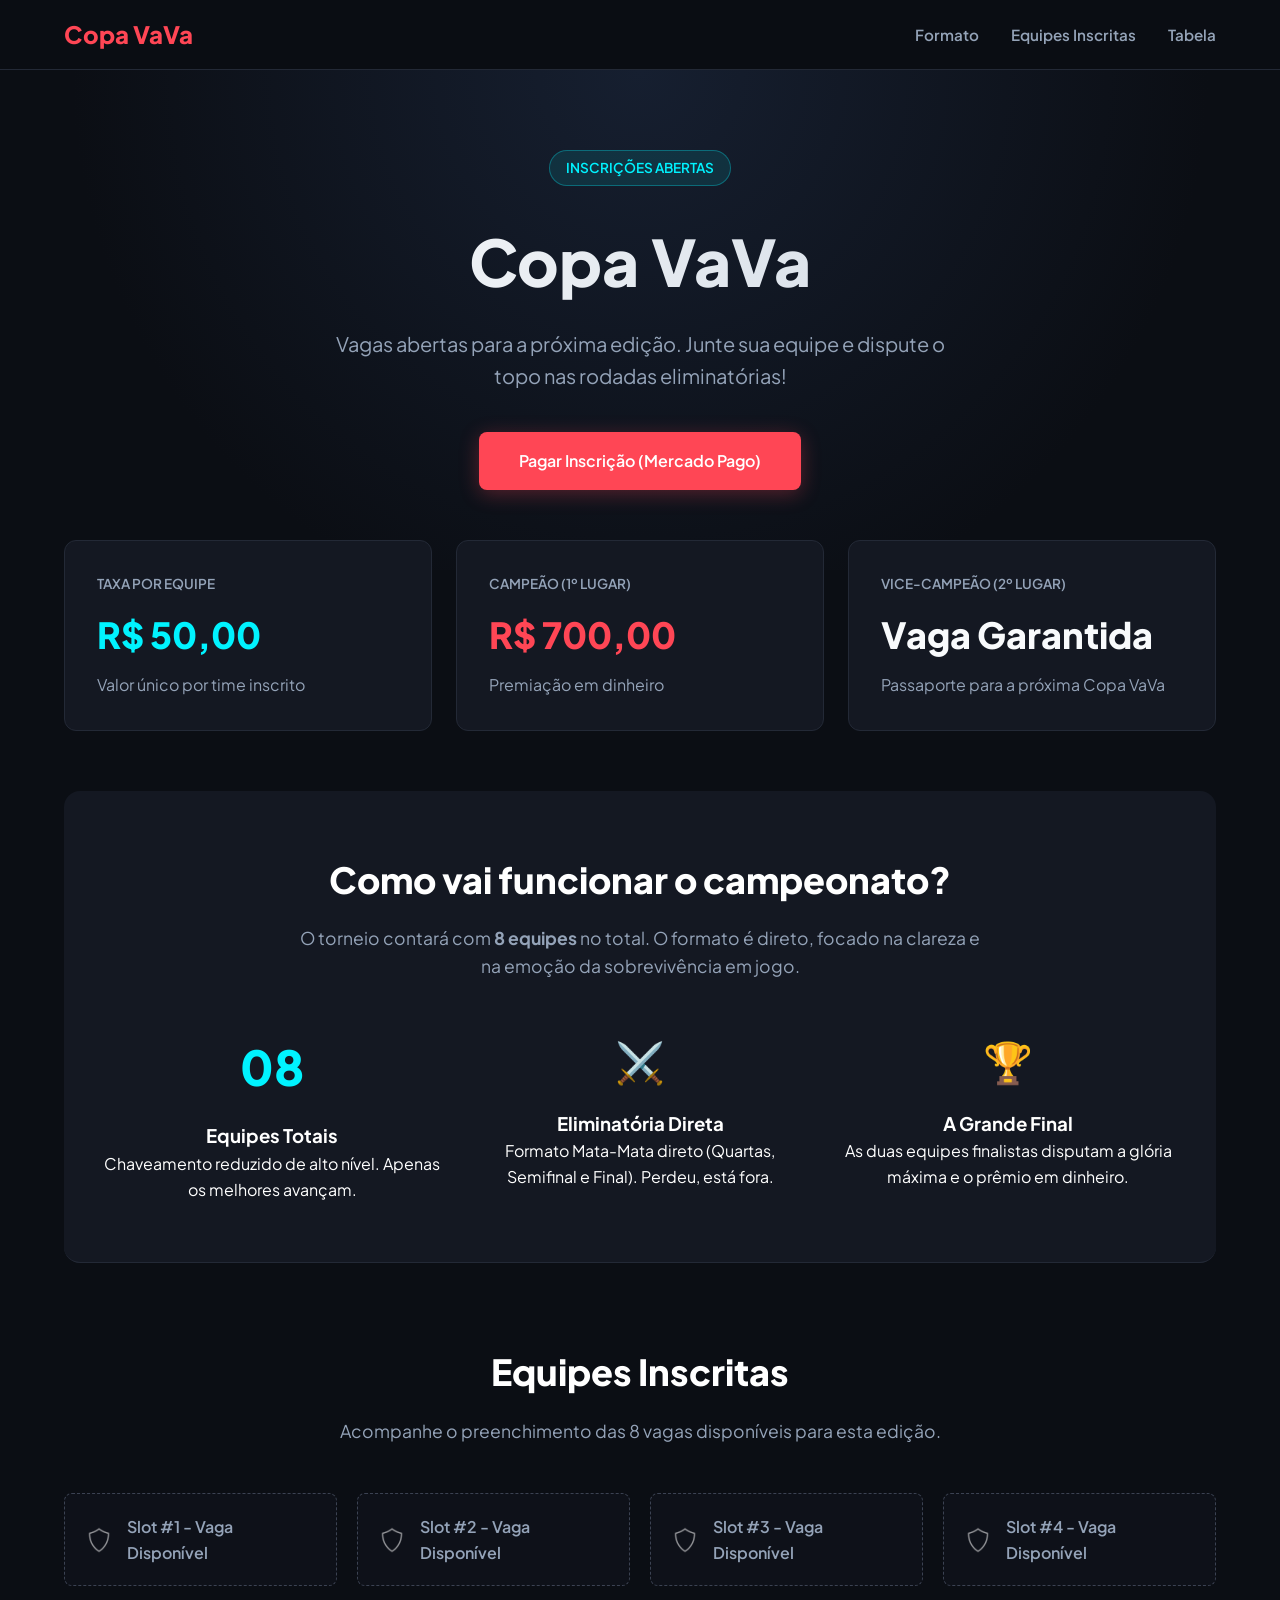
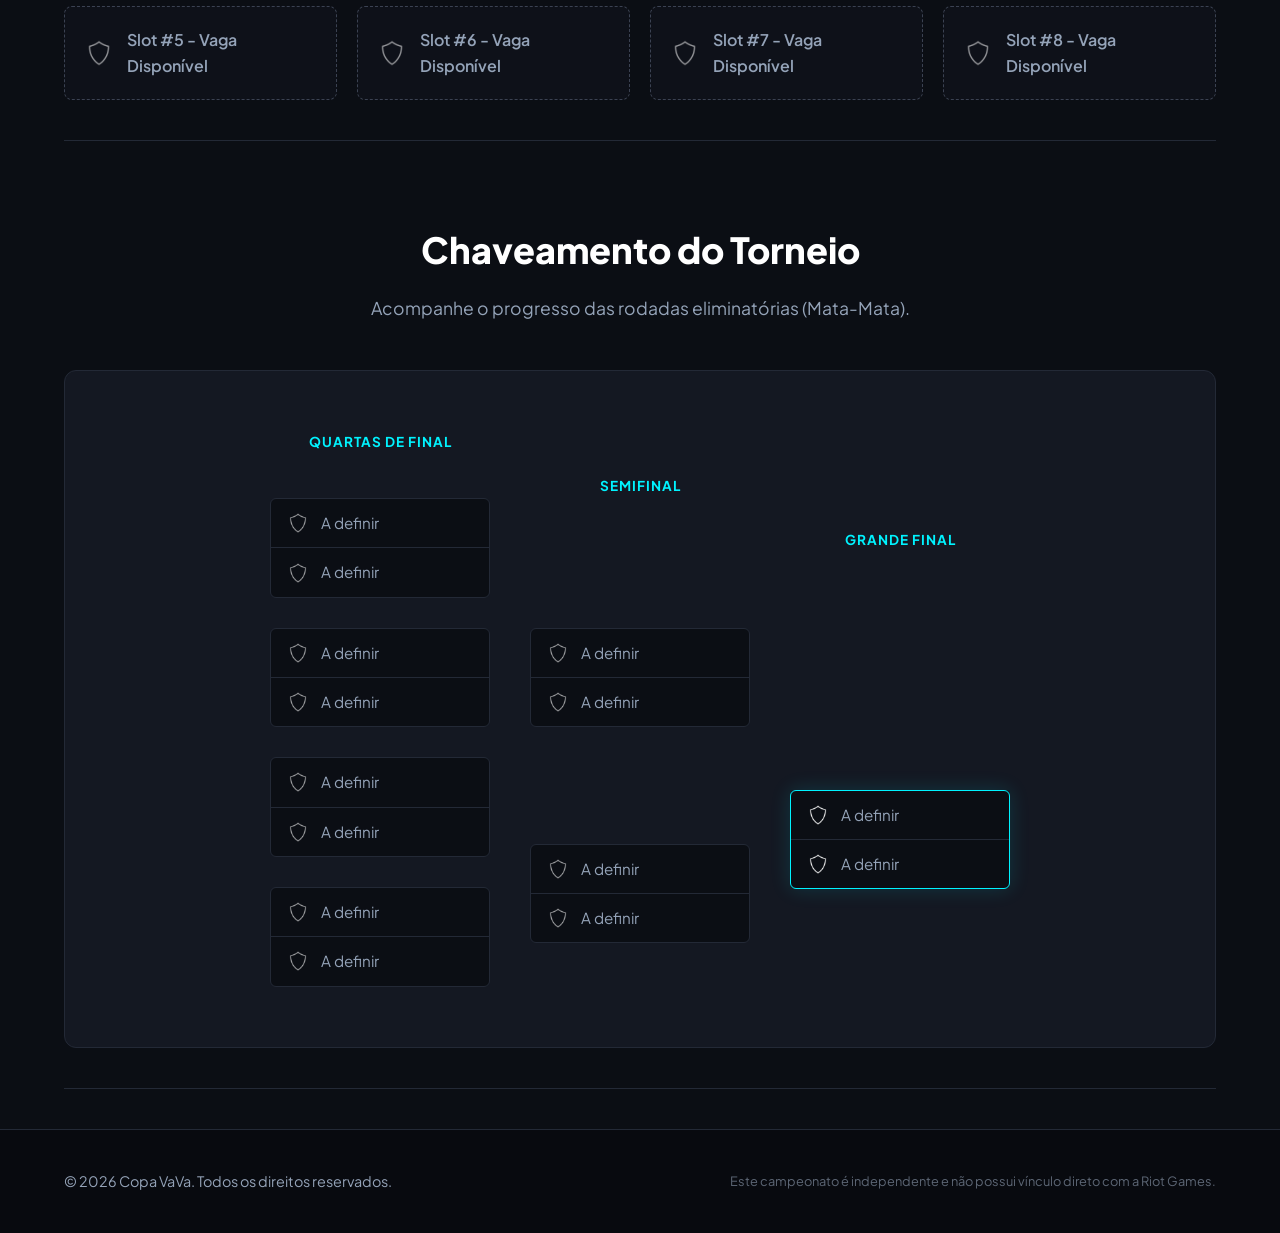
==== index.html @ e69a215b "Add files via upload" ====
<!DOCTYPE html>
<html lang="pt-BR">
<head>
    <meta charset="UTF-8">
    <meta name="viewport" content="width=device-width, initial-scale=1.0">
    <title>Copa VaVa - Torneio de Valorant</title>
    <link rel="stylesheet" href="style.css">
    <link href="https://fonts.googleapis.com/css2?family=Plus+Jakarta+Sans:wght@400;600;800&display=swap" rel="stylesheet">
</head>
<body>

    <div id="header-container"></div>

    <header class="hero">
        <div class="container hero-container">
            <div class="status-badge">Inscrições Abertas</div>
            <h1>Copa VaVa</h1>
            <p class="hero-subtitle">Vagas abertas para a próxima edição. Junte sua equipe e dispute o topo nas rodadas eliminatórias!</p>
            <a href="COLE_AQUI_O_SEU_LINK_DO_MERCADO_PAGO" target="_blank" class="btn-primary">Pagar Inscrição (Mercado Pago)</a>
        </div>
    </header>

    <main class="container">
        <section class="grid-info">
            <div class="info-card highlight-cyan">
                <span class="card-label">Taxa por Equipe</span>
                <h2>R$ 50,00</h2>
                <p>Valor único por time inscrito</p>
            </div>

            <div class="info-card highlight-red">
                <span class="card-label">Campeão (1º Lugar)</span>
                <h2>R$ 700,00</h2>
                <p>Premiação em dinheiro</p>
            </div>

            <div class="info-card highlight-gray">
                <span class="card-label">Vice-Campeão (2º Lugar)</span>
                <h2>Vaga Garantida</h2>
                <p>Passaporte para a próxima Copa VaVa</p>
            </div>
        </section>

        <section id="formato" class="section-padding format-section">
            <div class="section-header">
                <h2>Como vai funcionar o campeonato?</h2>
                <p>O torneio contará com <strong>8 equipes</strong> no total. O formato é direto, focado na clareza e na emoção da sobrevivência em jogo.</p>
            </div>

            <div class="steps-container">
                <div class="step-card">
                    <div class="step-number">08</div>
                    <h3>Equipes Totais</h3>
                    <p>Chaveamento reduzido de alto nível. Apenas os melhores avançam.</p>
                </div>

                <div class="step-card">
                    <div class="step-icon">⚔️</div>
                    <h3>Eliminatória Direta</h3>
                    <p>Formato Mata-Mata direto (Quartas, Semifinal e Final). Perdeu, está fora.</p>
                </div>

                <div class="step-card">
                    <div class="step-icon">🏆</div>
                    <h3>A Grande Final</h3>
                    <p>As duas equipes finalistas disputam a glória máxima e o prêmio em dinheiro.</p>
                </div>
            </div>
        </section>

        <section id="equipes" class="section-padding">
            <div class="section-header">
                <h2>Equipes Inscritas</h2>
                <p>Acompanhe o preenchimento das 8 vagas disponíveis para esta edição.</p>
            </div>
            
            <div class="teams-grid">
                <div class="team-slot empty-slot">
                    <img src="LOGO MOLDE.png" class="team-logo" alt="Escudo do Time">
                    <span>Slot #1 - Vaga Disponível</span>
                </div>
                <div class="team-slot empty-slot">
                    <img src="LOGO MOLDE.png" class="team-logo" alt="Escudo do Time">
                    <span>Slot #2 - Vaga Disponível</span>
                </div>
                <div class="team-slot empty-slot">
                    <img src="LOGO MOLDE.png" class="team-logo" alt="Escudo do Time">
                    <span>Slot #3 - Vaga Disponível</span>
                </div>
                <div class="team-slot empty-slot">
                    <img src="LOGO MOLDE.png" class="team-logo" alt="Escudo do Time">
                    <span>Slot #4 - Vaga Disponível</span>
                </div>
                <div class="team-slot empty-slot">
                    <img src="LOGO MOLDE.png" class="team-logo" alt="Escudo do Time">
                    <span>Slot #5 - Vaga Disponível</span>
                </div>
                <div class="team-slot empty-slot">
                    <img src="LOGO MOLDE.png" class="team-logo" alt="Escudo do Time">
                    <span>Slot #6 - Vaga Disponível</span>
                </div>
                <div class="team-slot empty-slot">
                    <img src="LOGO MOLDE.png" class="team-logo" alt="Escudo do Time">
                    <span>Slot #7 - Vaga Disponível</span>
                </div>
                <div class="team-slot empty-slot">
                    <img src="LOGO MOLDE.png" class="team-logo" alt="Escudo do Time">
                    <span>Slot #8 - Vaga Disponível</span>
                </div>
            </div>
        </section>

        <section id="tabela" class="section-padding">
            <div class="section-header">
                <h2>Chaveamento do Torneio</h2>
                <p>Acompanhe o progresso das rodadas eliminatórias (Mata-Mata).</p>
            </div>
            
            <div class="bracket-container">
                <div class="bracket-round">
                    <h4>Quartas de Final</h4>
                    <div class="matchup">
                        <div class="match-team">
                            <img src="LOGO MOLDE.png" class="team-logo" alt="Escudo do Time">
                            <span>A definir</span>
                        </div>
                        <div class="match-team">
                            <img src="LOGO MOLDE.png" class="team-logo" alt="Escudo do Time">
                            <span>A definir</span>
                        </div>
                    </div>
                    <div class="matchup">
                        <div class="match-team">
                            <img src="LOGO MOLDE.png" class="team-logo" alt="Escudo do Time">
                            <span>A definir</span>
                        </div>
                        <div class="match-team">
                            <img src="LOGO MOLDE.png" class="team-logo" alt="Escudo do Time">
                            <span>A definir</span>
                        </div>
                    </div>
                    <div class="matchup">
                        <div class="match-team">
                            <img src="LOGO MOLDE.png" class="team-logo" alt="Escudo do Time">
                            <span>A definir</span>
                        </div>
                        <div class="match-team">
                            <img src="LOGO MOLDE.png" class="team-logo" alt="Escudo do Time">
                            <span>A definir</span>
                        </div>
                    </div>
                    <div class="matchup">
                        <div class="match-team">
                            <img src="LOGO MOLDE.png" class="team-logo" alt="Escudo do Time">
                            <span>A definir</span>
                        </div>
                        <div class="match-team">
                            <img src="LOGO MOLDE.png" class="team-logo" alt="Escudo do Time">
                            <span>A definir</span>
                        </div>
                    </div>
                </div>

                <div class="bracket-round">
                    <h4>Semifinal</h4>
                    <div class="matchup">
                        <div class="match-team">
                            <img src="LOGO MOLDE.png" class="team-logo" alt="Escudo do Time">
                            <span>A definir</span>
                        </div>
                        <div class="match-team">
                            <img src="LOGO MOLDE.png" class="team-logo" alt="Escudo do Time">
                            <span>A definir</span>
                        </div>
                    </div>
                    <div class="matchup">
                        <div class="match-team">
                            <img src="LOGO MOLDE.png" class="team-logo" alt="Escudo do Time">
                            <span>A definir</span>
                        </div>
                        <div class="match-team">
                            <img src="LOGO MOLDE.png" class="team-logo" alt="Escudo do Time">
                            <span>A definir</span>
                        </div>
                    </div>
                </div>

                <div class="bracket-round">
                    <h4>Grande Final</h4>
                    <div class="matchup final-match">
                        <div class="match-team">
                            <img src="LOGO MOLDE.png" class="team-logo" alt="Escudo do Time">
                            <span>A definir</span>
                        </div>
                        <div class="match-team">
                            <img src="LOGO MOLDE.png" class="team-logo" alt="Escudo do Time">
                            <span>A definir</span>
                        </div>
                    </div>
                </div>
            </div>
        </section>
    </main>

    <footer>
        <div class="container footer-content">
            <p>&copy; 2026 Copa VaVa. Todos os direitos reservados.</p>
            <p class="disclaimer">Este campeonato é independente e não possui vínculo direto com a Riot Games.</p>
        </div>
    </footer>

    <script>
        fetch('header.html')
            .then(response => response.text())
            .then(data => {
                document.getElementById('header-container').innerHTML = data;
            })
            .catch(error => console.error('Erro ao carregar o cabeçalho:', error));
    </script>

</body>
</html>
---- style.css ----
/* Reset e Variáveis */
* {
    margin: 0;
    padding: 0;
    box-sizing: border-box;
    font-family: 'Plus Jakarta Sans', sans-serif;
}

:root {
    --bg-main: #0b0e14;
    --bg-surface: #141822;
    --brand-red: #ff4655;
    --brand-cyan: #00f3ff;
    --text-primary: #ffffff;
    --text-secondary: #94a3b8;
    --border-color: #232936;
}

html {
    scroll-behavior: smooth;
}

body {
    background-color: var(--bg-main);
    color: var(--text-primary);
    line-height: 1.6;
    padding-top: 70px;
}

.container {
    max-width: 1200px;
    margin: 0 auto;
    padding: 0 24px;
}

/* ESTILIZAÇÃO DA LOGO DOS TIMES (MOLDE LOCAL) */
.team-logo {
    width: 28px;
    height: 28px;
    object-fit: contain; /* Impede a imagem de amassar ou distorcer */
    opacity: 0.6; /* Deixa o molde levemente translúcido por padrão */
    flex-shrink: 0;
}

/* BARRA DE NAVEGAÇÃO */
.navbar {
    position: fixed;
    top: 0;
    left: 0;
    width: 100%;
    height: 70px;
    background-color: rgba(11, 14, 20, 0.95);
    backdrop-filter: blur(8px);
    border-bottom: 1px solid var(--border-color);
    z-index: 1000;
}

.nav-container {
    max-width: 1200px;
    height: 100%;
    margin: 0 auto;
    display: flex;
    justify-content: space-between;
    align-items: center;
    padding: 0 24px;
}

.nav-logo {
    font-size: 1.5rem;
    font-weight: 800;
    color: var(--brand-red);
    text-decoration: none;
}

.nav-menu {
    display: flex;
    list-style: none;
    gap: 32px;
}

.nav-menu a {
    color: var(--text-secondary);
    text-decoration: none;
    font-weight: 600;
    font-size: 0.95rem;
    transition: color 0.2s;
}

.nav-menu a:hover {
    color: var(--brand-cyan);
}

/* Hero Section */
.hero {
    padding: 80px 0;
    text-align: center;
    background: radial-gradient(circle at top, #161f30 0%, var(--bg-main) 70%);
}

.status-badge {
    display: inline-block;
    background-color: rgba(0, 243, 255, 0.1);
    color: var(--brand-cyan);
    padding: 6px 16px;
    font-weight: 600;
    font-size: 0.85rem;
    border-radius: 30px;
    border: 1px solid rgba(0, 243, 255, 0.3);
    margin-bottom: 24px;
    text-transform: uppercase;
}

.hero h1 {
    font-size: 4rem;
    font-weight: 800;
    margin-bottom: 16px;
    background: linear-gradient(to right, #fff, #cbd5e1);
    -webkit-background-clip: text;
    -webkit-text-fill-color: transparent;
}

.hero-subtitle {
    font-size: 1.25rem;
    color: var(--text-secondary);
    max-width: 640px;
    margin: 0 auto 40px auto;
}

.btn-primary {
    display: inline-block;
    background-color: var(--brand-red);
    color: #fff;
    padding: 16px 40px;
    font-weight: 600;
    text-decoration: none;
    border-radius: 8px;
    box-shadow: 0 4px 20px rgba(255, 70, 85, 0.3);
    transition: transform 0.2s, background-color 0.2s;
}

.btn-primary:hover {
    background-color: #e03b49;
    transform: translateY(-2px);
}

/* Grid Info */
.grid-info {
    display: grid;
    grid-template-columns: repeat(auto-fit, minmax(300px, 1fr));
    gap: 24px;
    margin-top: -30px;
}

.info-card {
    background-color: var(--bg-surface);
    padding: 32px;
    border-radius: 12px;
    border: 1px solid var(--border-color);
}

.card-label {
    font-size: 0.85rem;
    font-weight: 600;
    text-transform: uppercase;
    color: var(--text-secondary);
    display: block;
    margin-bottom: 12px;
}

.info-card h2 {
    font-size: 2.25rem;
    font-weight: 800;
    margin-bottom: 8px;
}

.highlight-cyan h2 { color: var(--brand-cyan); }
.highlight-red h2 { color: var(--brand-red); }
.highlight-gray h2 { color: #f8fafc; }
.info-card p { color: var(--text-secondary); }

/* Seções estruturais */
.section-padding {
    padding: 80px 0 40px 0;
    border-bottom: 1px solid var(--border-color);
}

.section-header {
    text-align: center;
    max-width: 700px;
    margin: 0 auto 48px auto;
}

.section-header h2 {
    font-size: 2.25rem;
    font-weight: 800;
    margin-bottom: 16px;
}

.section-header p {
    color: var(--text-secondary);
    font-size: 1.1rem;
}

/* Formato */
.format-section {
    background-color: var(--bg-surface);
    border-radius: 16px;
    padding: 60px 40px;
    margin-top: 60px;
}

.steps-container {
    display: grid;
    grid-template-columns: repeat(auto-fit, minmax(250px, 1fr));
    gap: 32px;
}

.step-card {
    text-align: center;
}

.step-number {
    font-size: 3rem;
    font-weight: 800;
    color: var(--brand-cyan);
    margin-bottom: 16px;
}

.step-icon {
    font-size: 2.5rem;
    margin-bottom: 16px;
}

/* Grid de Equipes */
.teams-grid {
    display: grid;
    grid-template-columns: repeat(auto-fill, minmax(260px, 1fr));
    gap: 20px;
}

.team-slot {
    background-color: var(--bg-surface);
    border: 1px solid var(--border-color);
    padding: 20px;
    border-radius: 8px;
    font-weight: 600;
    display: flex;
    align-items: center;
    gap: 14px;
}

.team-slot.empty-slot {
    border-style: dashed;
    border-color: #3b4252;
    color: var(--text-secondary);
    background-color: rgba(20, 24, 34, 0.4);
}

/* Chaveamento Dinâmico */
.bracket-container {
    display: flex;
    gap: 40px;
    justify-content: center;
    background-color: var(--bg-surface);
    padding: 60px 40px;
    border-radius: 12px;
    border: 1px solid var(--border-color);
    flex-wrap: wrap;
}

.bracket-round {
    display: flex;
    flex-direction: column;
    justify-content: space-around;
    gap: 30px;
    min-width: 220px;
}

.bracket-round h4 {
    text-align: center;
    color: var(--brand-cyan);
    text-transform: uppercase;
    font-size: 0.85rem;
    letter-spacing: 1px;
    margin-bottom: 15px;
}

.matchup {
    background-color: var(--bg-main);
    border: 1px solid var(--border-color);
    border-radius: 6px;
    overflow: hidden;
}

.match-team {
    padding: 12px 16px;
    font-size: 0.95rem;
    color: var(--text-secondary);
    border-bottom: 1px solid var(--border-color);
    display: flex;
    align-items: center;
    gap: 12px;
}

/* Ajuste específico para a tabela (logos um pouco menores) */
.match-team .team-logo {
    width: 22px;
    height: 22px;
}

.match-team:last-child {
    border-bottom: none;
}

.final-match {
    border: 1px solid var(--brand-cyan);
    box-shadow: 0 0 20px rgba(0, 243, 255, 0.15);
}

/* Quando um time for definido na final, tiramos a opacidade baixa da logo */
.final-match .team-logo {
    opacity: 0.9;
}

/* Rodapé */
footer {
    border-top: 1px solid var(--border-color);
    padding: 40px 0;
    background-color: #080a0f;
    margin-top: 40px;
}

.footer-content {
    display: flex;
    justify-content: space-between;
    align-items: center;
    flex-wrap: wrap;
    gap: 16px;
    font-size: 0.9rem;
    color: var(--text-secondary);
}

.disclaimer {
    font-size: 0.8rem;
    opacity: 0.6;
}

/* Responsividade */
@media (max-width: 768px) {
    .nav-menu { display: none; }
    .hero h1 { font-size: 2.75rem; }
    .bracket-container { flex-direction: column; gap: 40px; }
    .bracket-round { justify-content: flex-start; }
    .footer-content { flex-direction: column; text-align: center; }
}
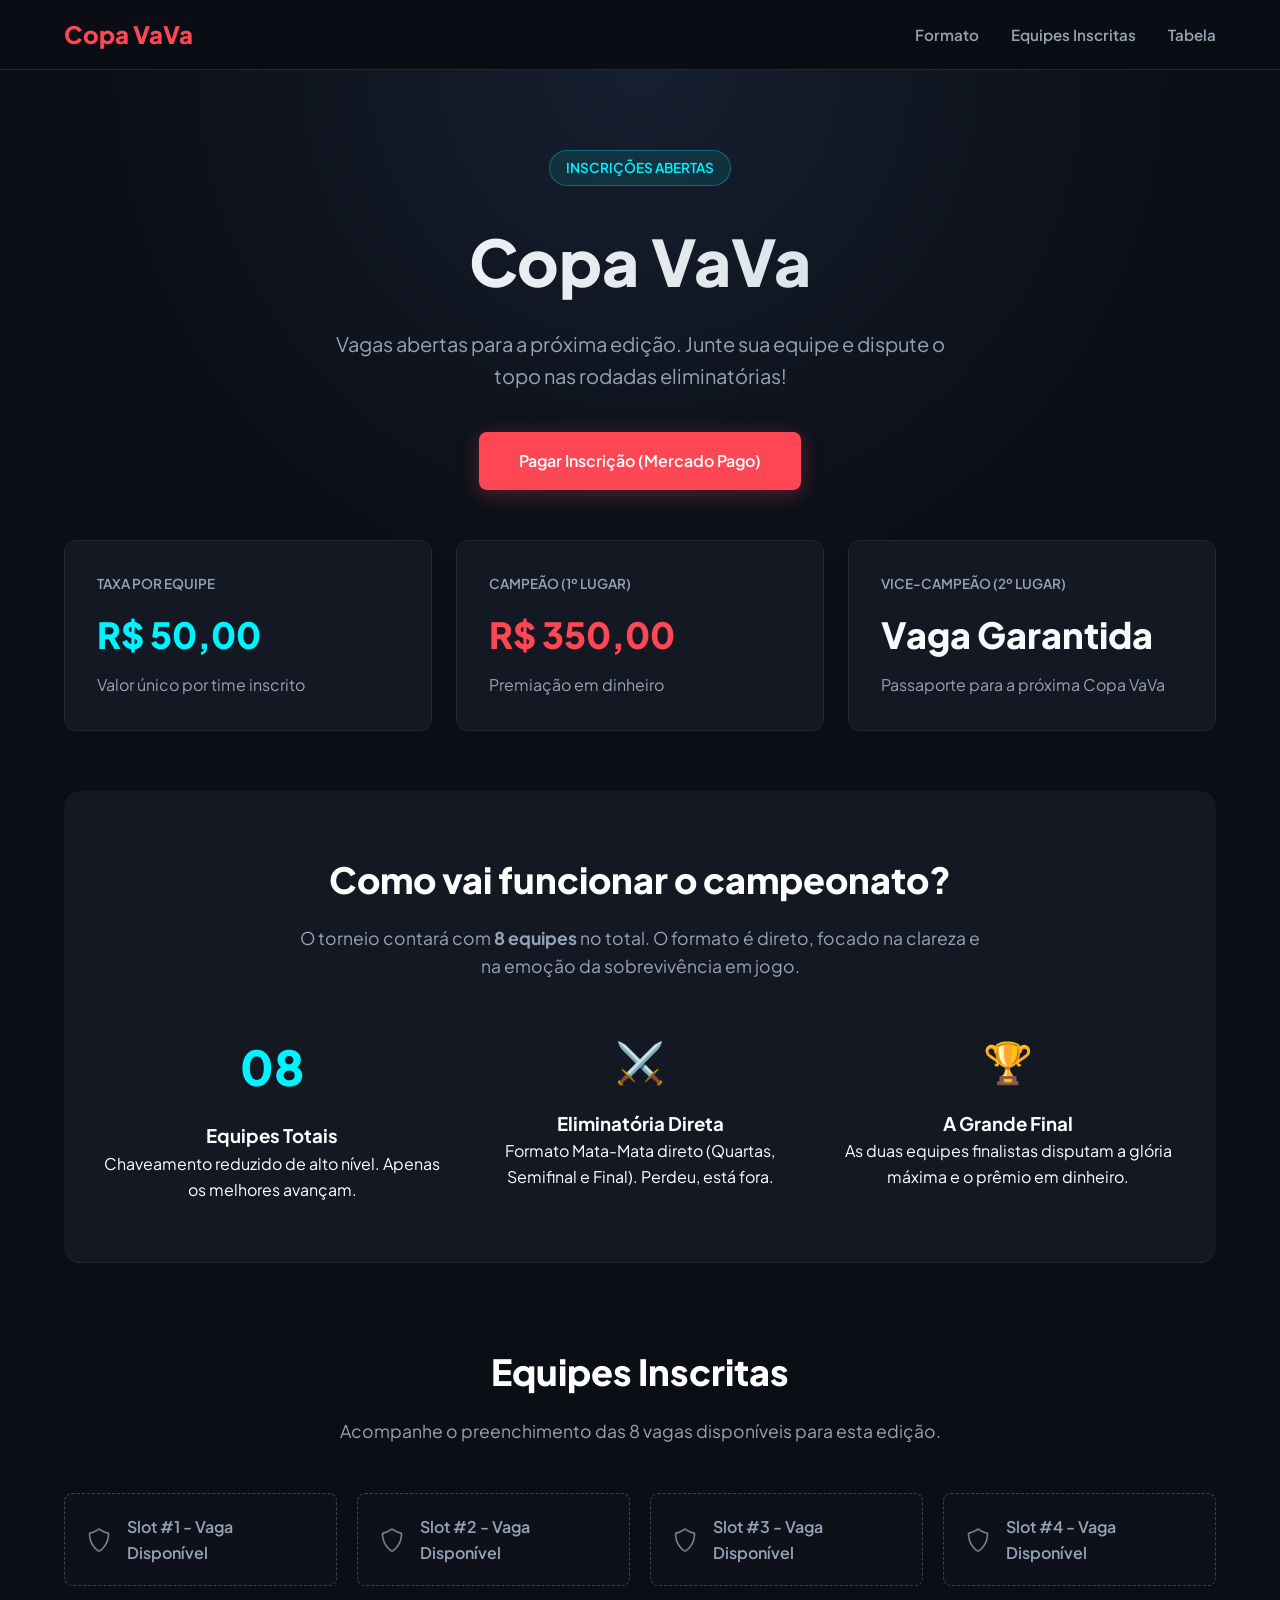
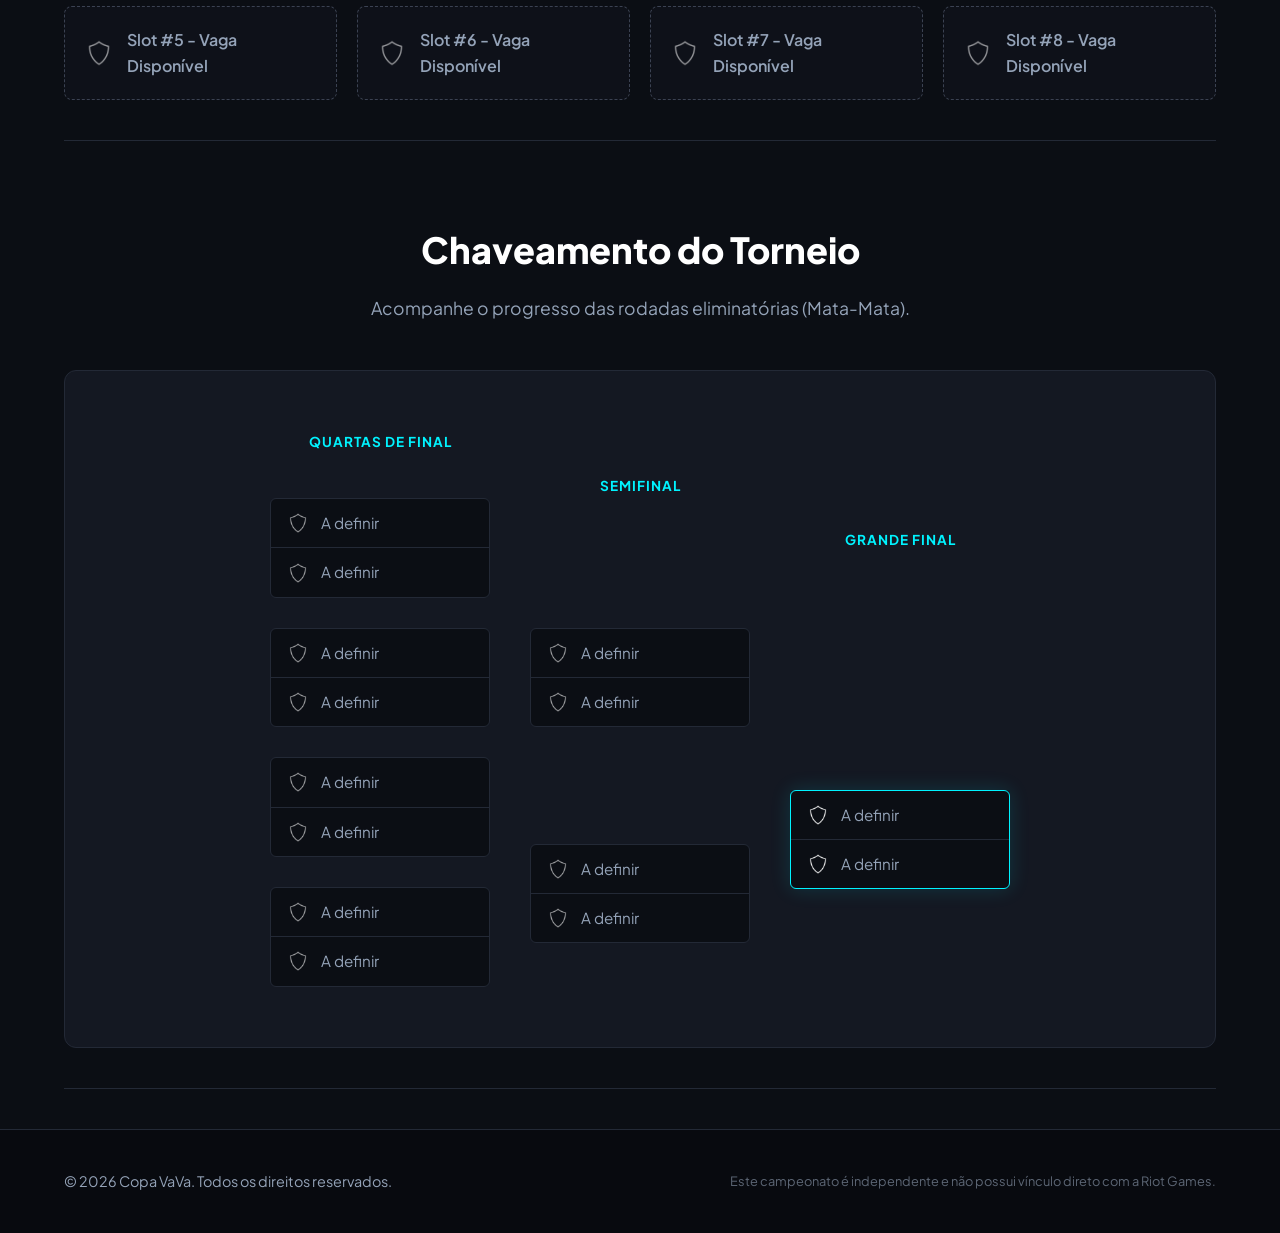
==== commit fee8cacd: "Add files via upload" ====
--- a/index.html
+++ b/index.html
@@ -30,7 +30,7 @@
 
             <div class="info-card highlight-red">
                 <span class="card-label">Campeão (1º Lugar)</span>
-                <h2>R$ 700,00</h2>
+                <h2>R$ 350,00</h2>
                 <p>Premiação em dinheiro</p>
             </div>
 
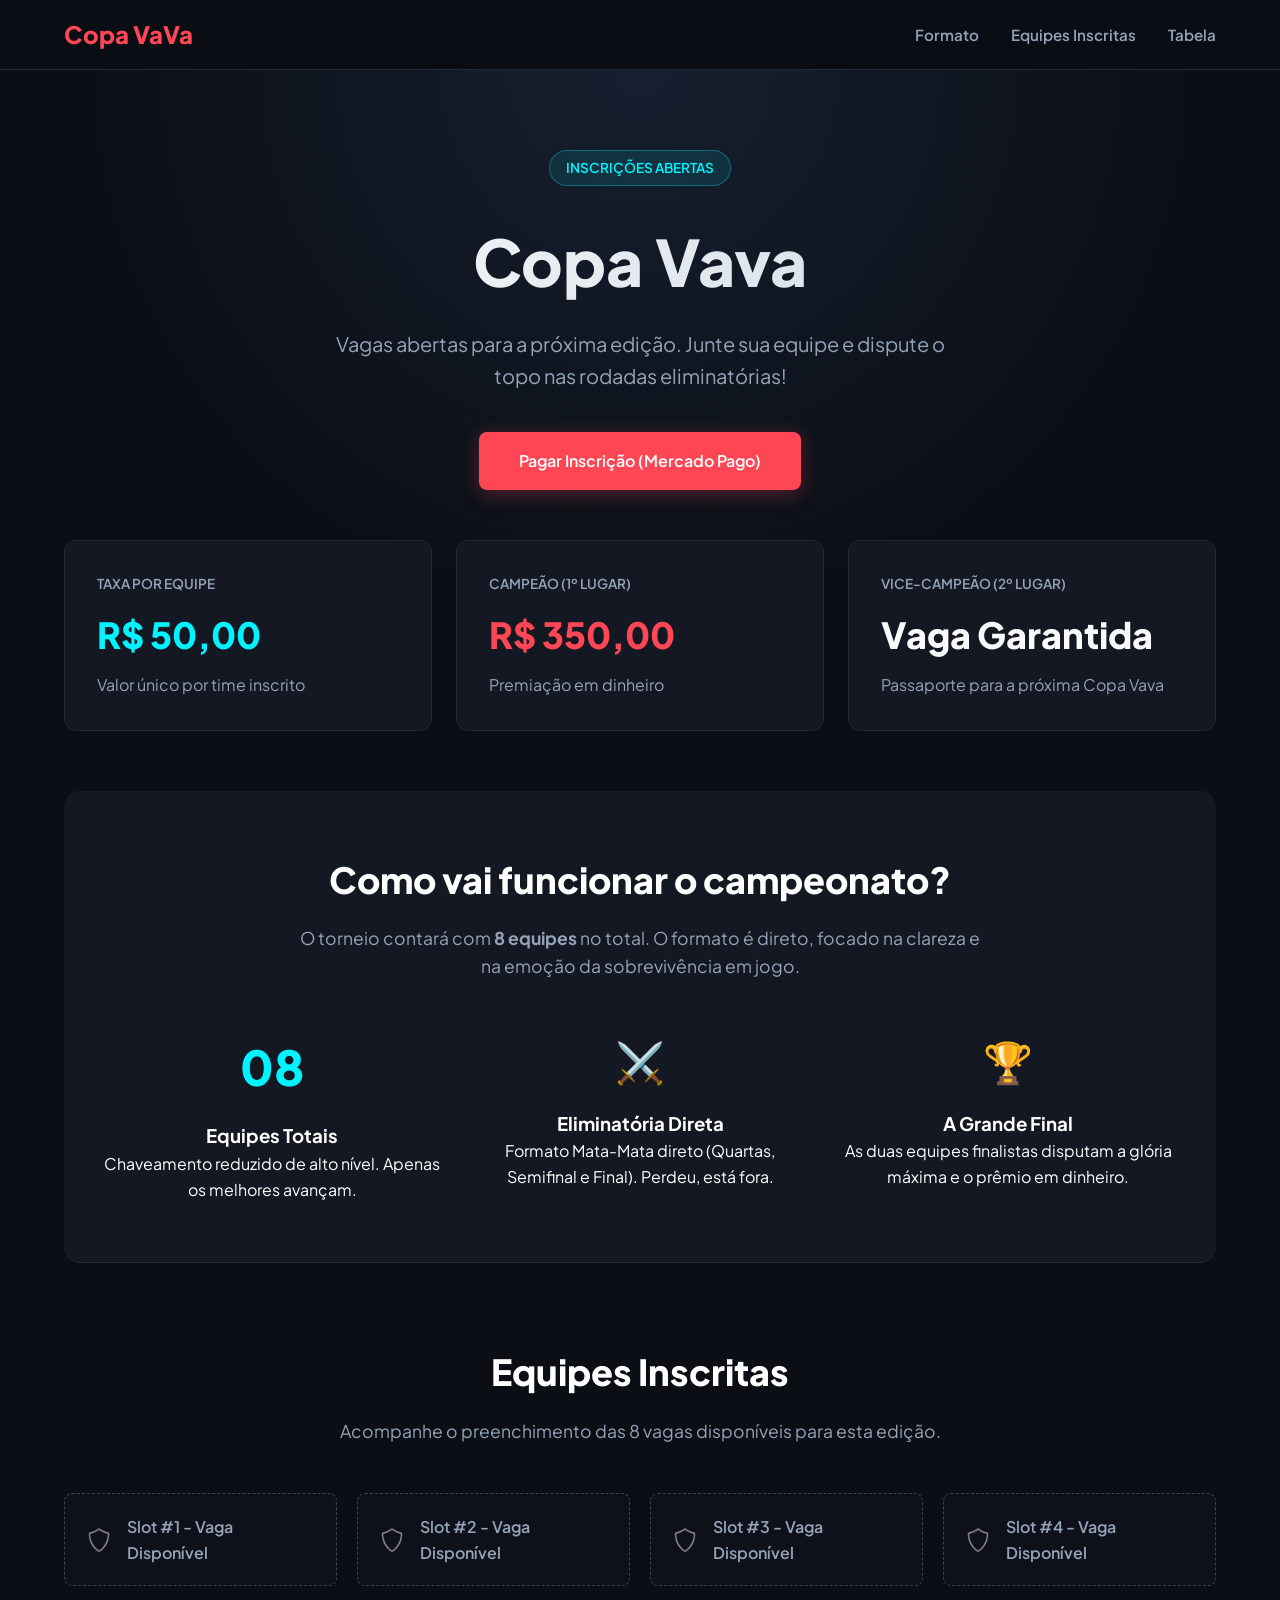
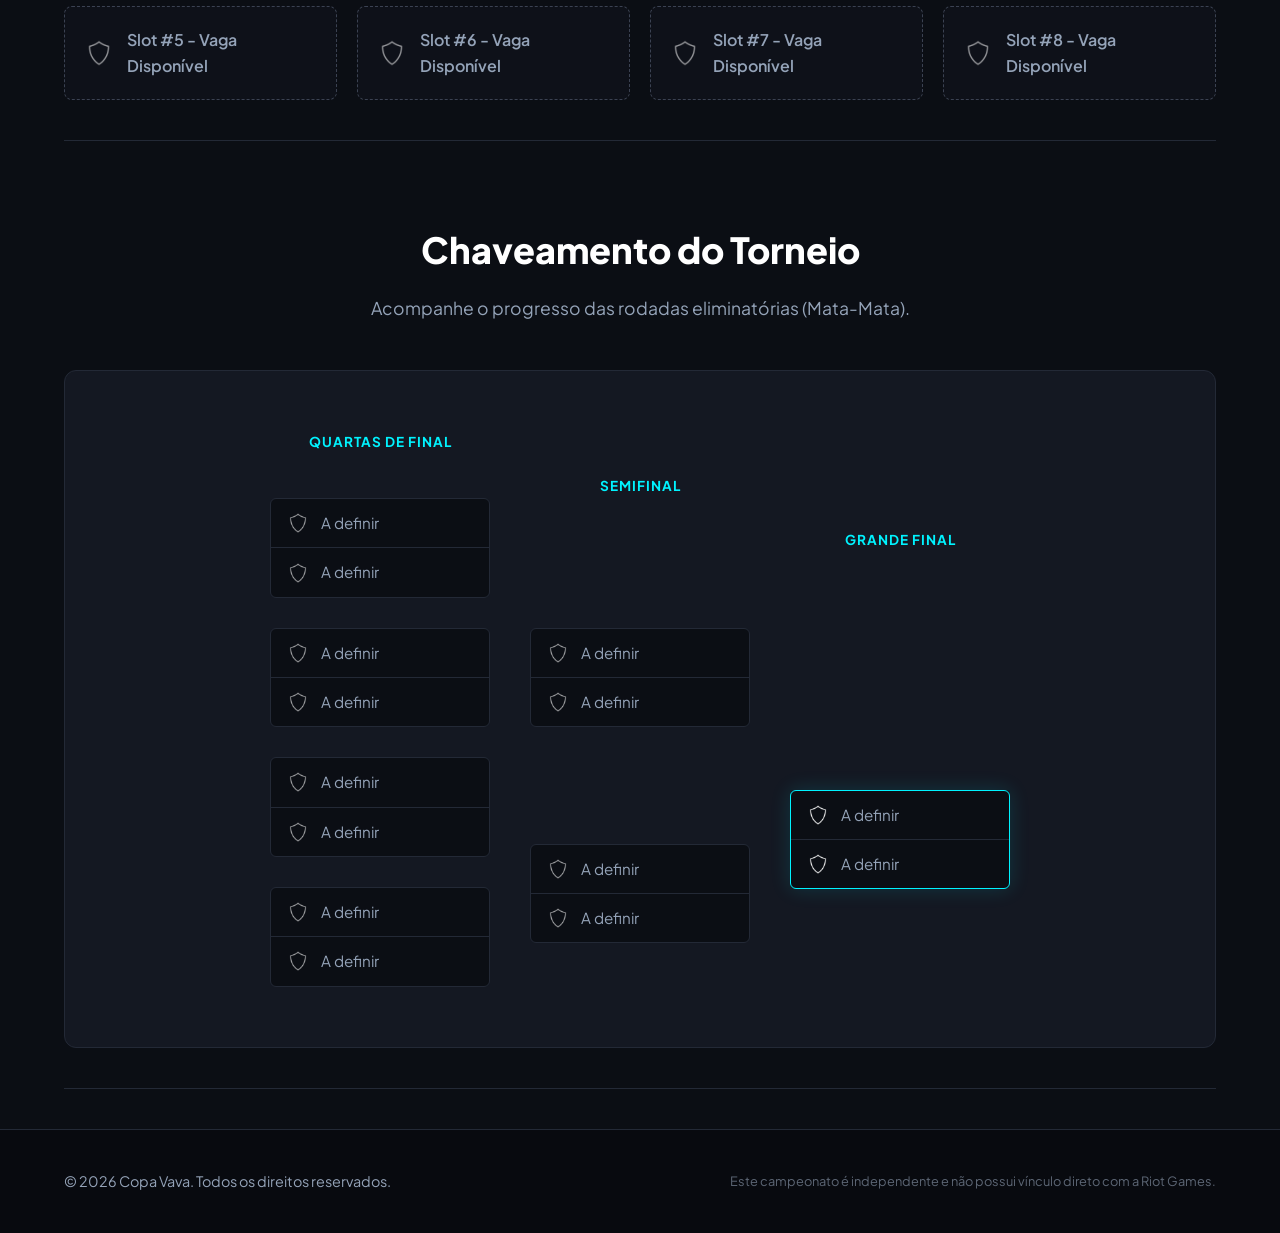
==== commit 272a7e70: "Add files via upload" ====
--- a/index.html
+++ b/index.html
@@ -3,7 +3,7 @@
 <head>
     <meta charset="UTF-8">
     <meta name="viewport" content="width=device-width, initial-scale=1.0">
-    <title>Copa VaVa - Torneio de Valorant</title>
+    <title>Copa Vava - Torneio de Valorant</title>
     <link rel="stylesheet" href="style.css">
     <link href="https://fonts.googleapis.com/css2?family=Plus+Jakarta+Sans:wght@400;600;800&display=swap" rel="stylesheet">
 </head>
@@ -14,9 +14,9 @@
     <header class="hero">
         <div class="container hero-container">
             <div class="status-badge">Inscrições Abertas</div>
-            <h1>Copa VaVa</h1>
+            <h1>Copa Vava</h1>
             <p class="hero-subtitle">Vagas abertas para a próxima edição. Junte sua equipe e dispute o topo nas rodadas eliminatórias!</p>
-            <a href="COLE_AQUI_O_SEU_LINK_DO_MERCADO_PAGO" target="_blank" class="btn-primary">Pagar Inscrição (Mercado Pago)</a>
+            <a href="https://mpago.li/2KQiRix" target="_blank" class="btn-primary">Pagar Inscrição (Mercado Pago)</a>
         </div>
     </header>
 
@@ -37,7 +37,7 @@
             <div class="info-card highlight-gray">
                 <span class="card-label">Vice-Campeão (2º Lugar)</span>
                 <h2>Vaga Garantida</h2>
-                <p>Passaporte para a próxima Copa VaVa</p>
+                <p>Passaporte para a próxima Copa Vava</p>
             </div>
         </section>
 
@@ -204,7 +204,7 @@
 
     <footer>
         <div class="container footer-content">
-            <p>&copy; 2026 Copa VaVa. Todos os direitos reservados.</p>
+            <p>&copy; 2026 Copa Vava. Todos os direitos reservados.</p>
             <p class="disclaimer">Este campeonato é independente e não possui vínculo direto com a Riot Games.</p>
         </div>
     </footer>
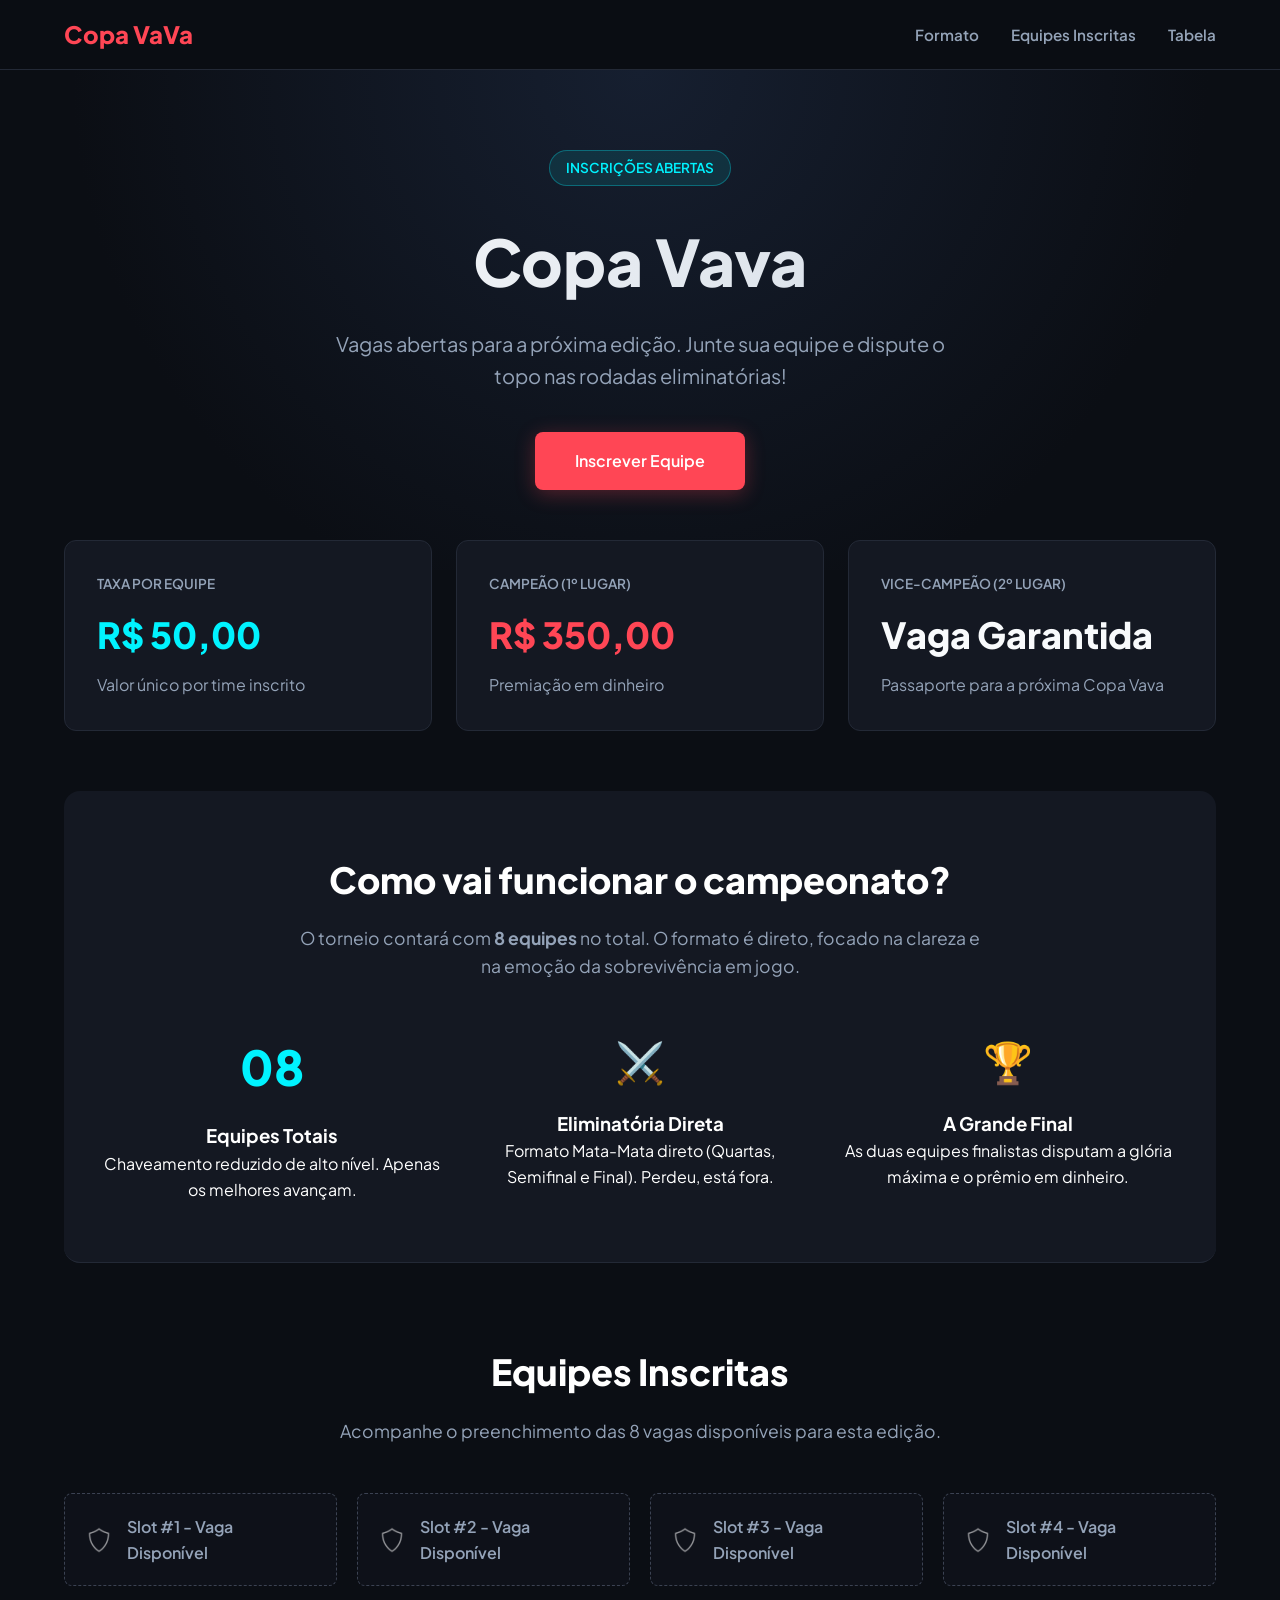
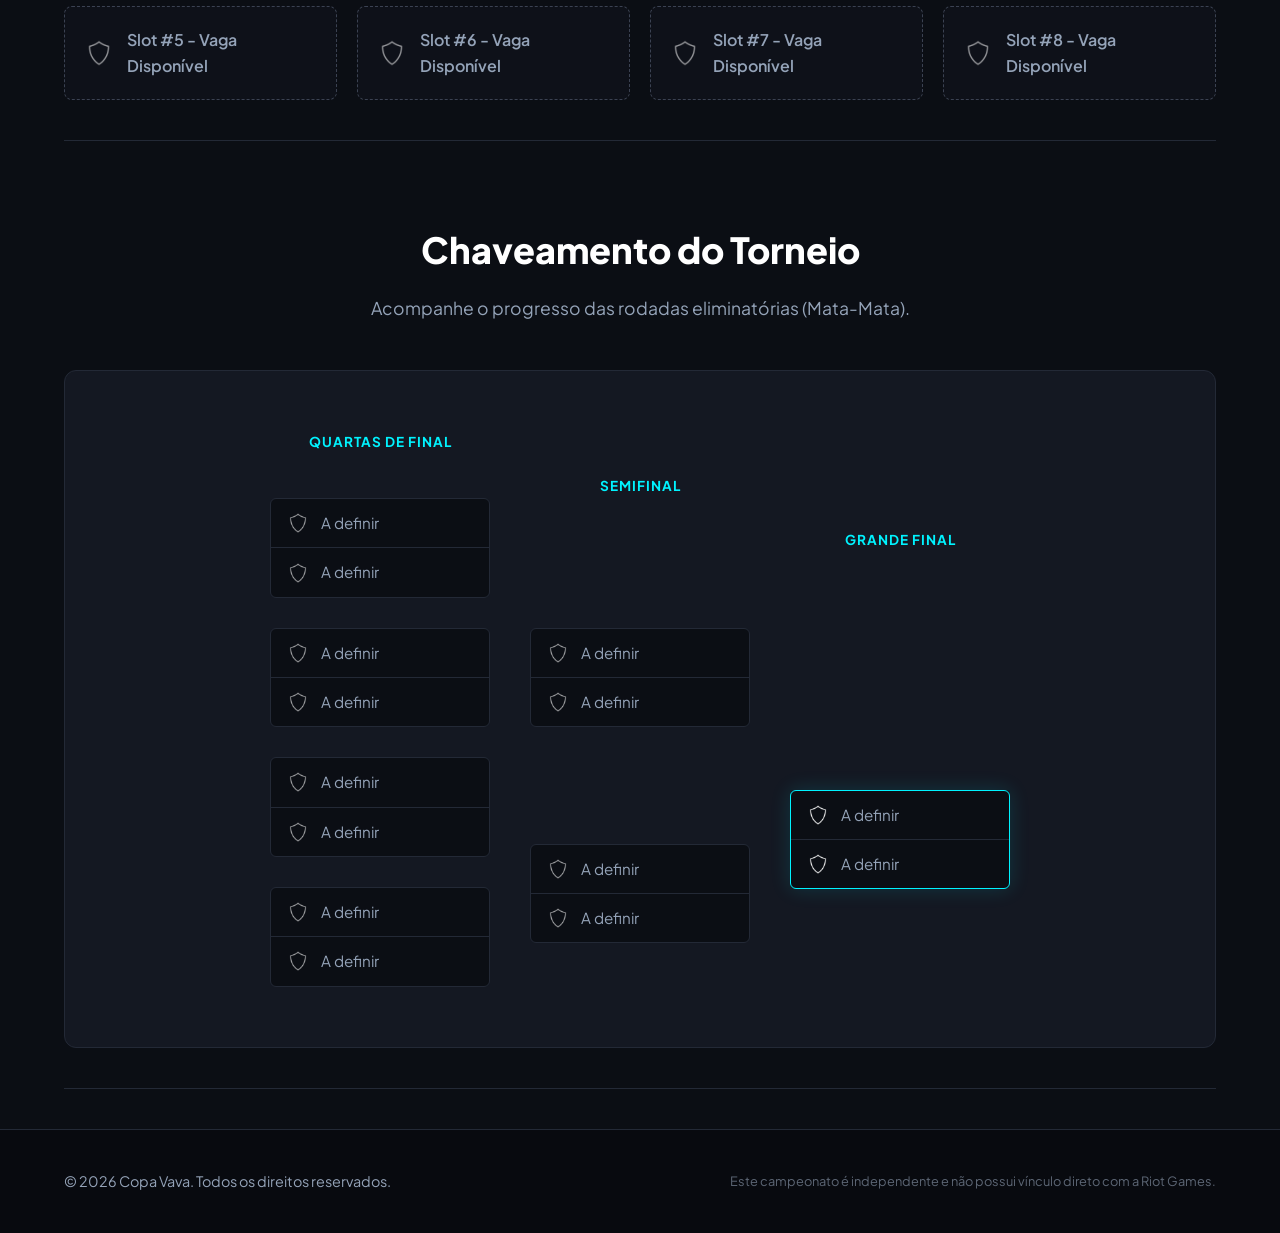
==== commit c0bf8311: "Add files via upload" ====
--- a/index.html
+++ b/index.html
@@ -16,7 +16,7 @@
             <div class="status-badge">Inscrições Abertas</div>
             <h1>Copa Vava</h1>
             <p class="hero-subtitle">Vagas abertas para a próxima edição. Junte sua equipe e dispute o topo nas rodadas eliminatórias!</p>
-            <a href="https://mpago.li/2KQiRix" target="_blank" class="btn-primary">Pagar Inscrição (Mercado Pago)</a>
+            <a href="https://mpago.li/2KQiRix" target="_blank" class="btn-primary">Inscrever Equipe</a>
         </div>
     </header>
 
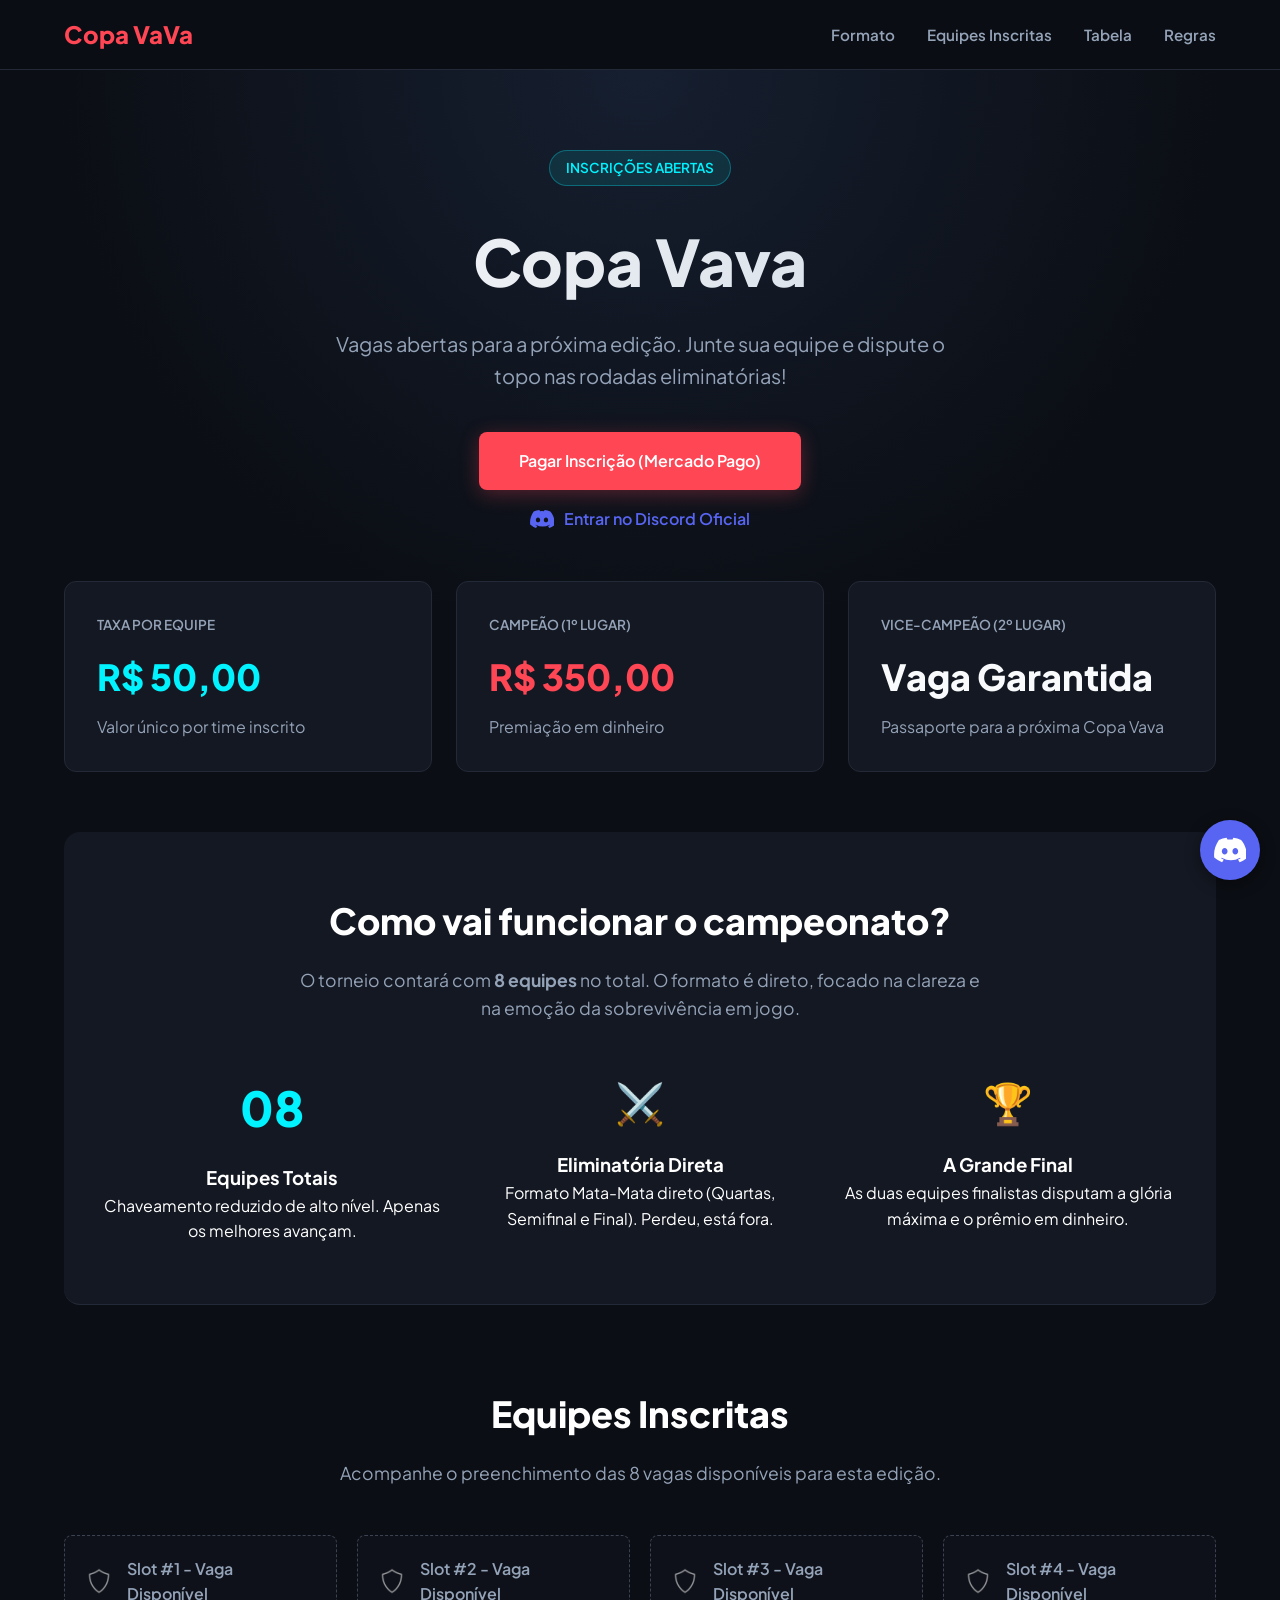
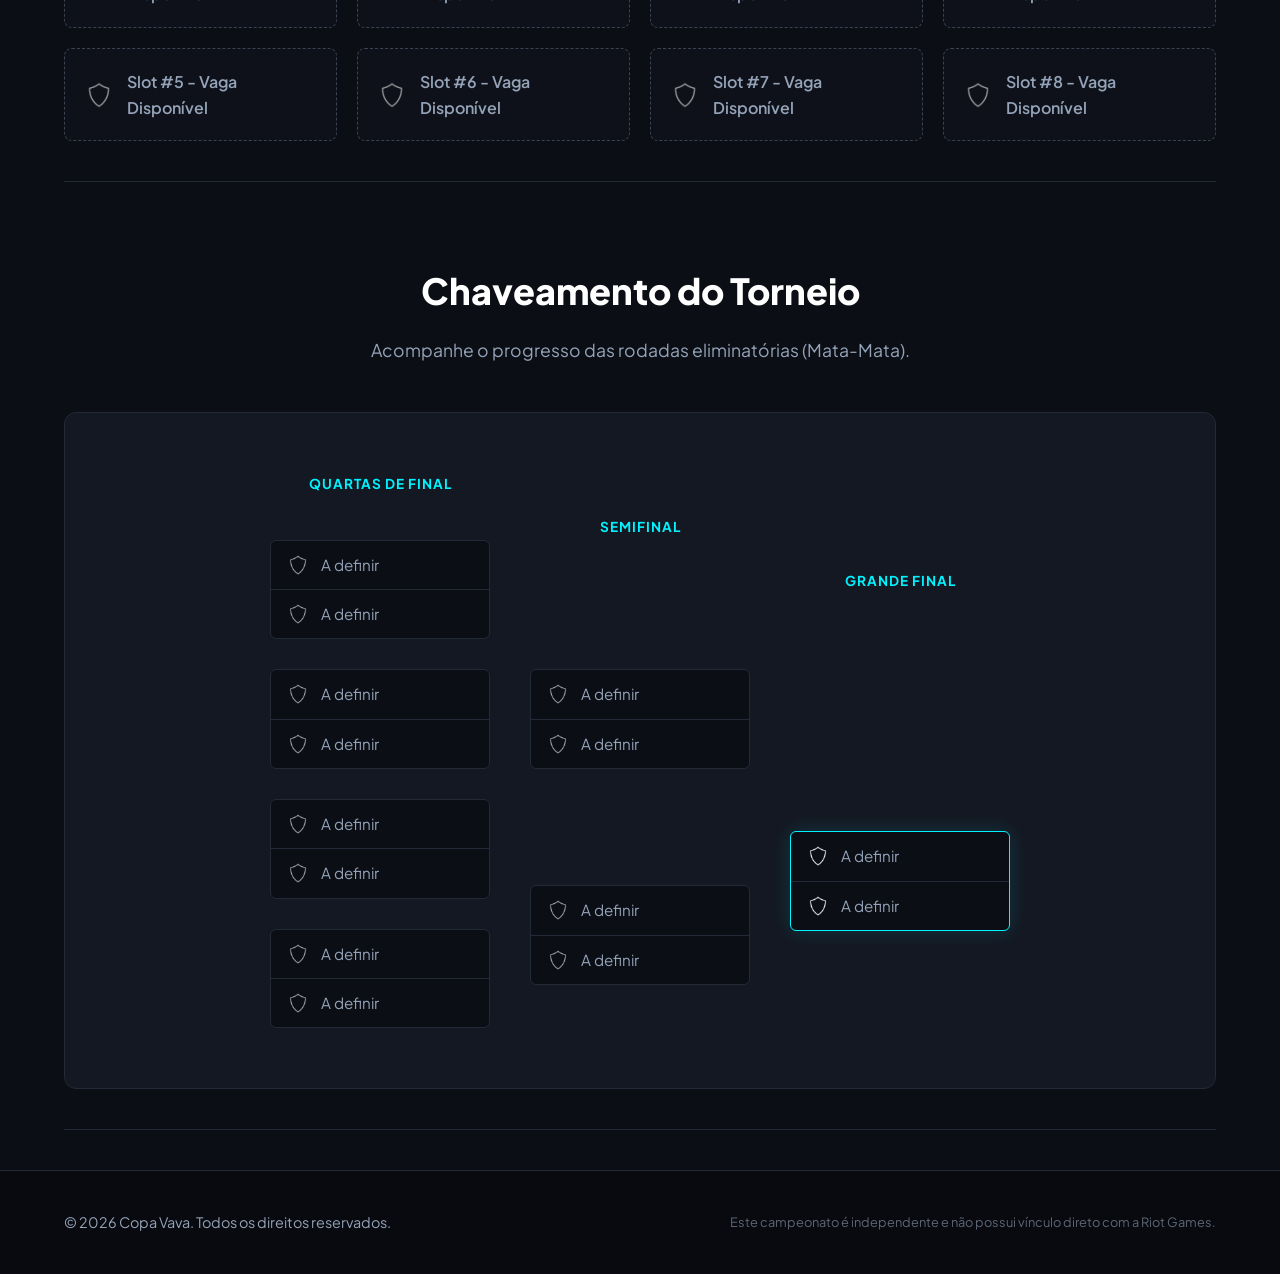
==== commit 1ac47757: "Add files via upload" ====
--- a/index.html
+++ b/index.html
@@ -16,7 +16,17 @@
             <div class="status-badge">Inscrições Abertas</div>
             <h1>Copa Vava</h1>
             <p class="hero-subtitle">Vagas abertas para a próxima edição. Junte sua equipe e dispute o topo nas rodadas eliminatórias!</p>
-            <a href="https://mpago.li/2KQiRix" target="_blank" class="btn-primary">Inscrever Equipe</a>
+            
+            <div style="display: flex; flex-direction: column; align-items: center; gap: 16px; margin-top: 20px;">
+                <a href="https://mpago.li/2KQiRix" target="_blank" class="btn-primary">Pagar Inscrição (Mercado Pago)</a>
+                
+                <a href="https://discord.gg/8nB6dkGdRN" target="_blank" style="display: flex; align-items: center; gap: 10px; color: #5865F2; text-decoration: none; font-weight: 600; font-size: 1rem; transition: opacity 0.2s;" onmouseover="this.style.opacity=0.8" onmouseout="this.style.opacity=1">
+                    <svg width="24" height="24" viewBox="0 0 127.14 96.36" fill="#5865F2" xmlns="http://www.w3.org/2000/svg">
+                        <path d="M107.7,8.07A105.15,105.15,0,0,0,77.26,0a77.19,77.19,0,0,0-3.3,6.83A96.67,96.67,0,0,0,53.22,6.83,77.19,77.19,0,0,0,49.88,0,105.15,105.15,0,0,0,19.44,8.07C3.66,31.58-1.86,54.65,1,77.53A105.73,105.73,0,0,0,32,96.36a77.7,77.7,0,0,0,6.63-10.85,68.43,68.43,0,0,1-10.43-5c.87-.64,1.72-1.32,2.53-2a75.47,75.47,0,0,0,72.76,0c.81.7,1.66,1.38,2.53,2a68.43,68.43,0,0,1-10.43,5,77.7,77.7,0,0,0,6.63,10.85,105.73,105.73,0,0,0,31-18.83C129.86,48.86,123.82,26,107.7,8.07ZM42.45,65.69C36.18,65.69,31,60,31,53S36.18,40.36,42.45,40.36,53.83,46,53.83,53,48.72,65.69,42.45,65.69Zm42.24,0C78.41,65.69,73.24,60,73.24,53S78.41,40.36,84.69,40.36,96.07,46,96.07,53,91,65.69,84.69,65.69Z"/>
+                    </svg>
+                    Entrar no Discord Oficial
+                </a>
+            </div>
         </div>
     </header>
 
@@ -218,5 +228,11 @@
             .catch(error => console.error('Erro ao carregar o cabeçalho:', error));
     </script>
 
+    <a href="https://discord.gg/8nB6dkGdRN" target="_blank" title="Entrar no Discord Oficial" style="position: fixed; bottom: 20px; right: 20px; width: 60px; height: 60px; background-color: #5865F2; border-radius: 50%; display: flex; align-items: center; justify-content: center; box-shadow: 0 4px 15px rgba(0,0,0,0.4); z-index: 9999; transition: transform 0.2s, background-color: 0.2s;" onmouseover="this.style.transform='scale(1.1)'; this.style.backgroundColor='#4752C4'" onmouseout="this.style.transform='scale(1)'; this.style.backgroundColor='#5865F2'">
+        <svg width="32" height="32" viewBox="0 0 127.14 96.36" fill="#fff" xmlns="http://www.w3.org/2000/svg">
+            <path d="M107.7,8.07A105.15,105.15,0,0,0,77.26,0a77.19,77.19,0,0,0-3.3,6.83A96.67,96.67,0,0,0,53.22,6.83,77.19,77.19,0,0,0,49.88,0,105.15,105.15,0,0,0,19.44,8.07C3.66,31.58-1.86,54.65,1,77.53A105.73,105.73,0,0,0,32,96.36a77.7,77.7,0,0,0,6.63-10.85,68.43,68.43,0,0,1-10.43-5c.87-.64,1.72-1.32,2.53-2a75.47,75.47,0,0,0,72.76,0c.81.7,1.66,1.38,2.53,2a68.43,68.43,0,0,1-10.43,5,77.7,77.7,0,0,0,6.63,10.85,105.73,105.73,0,0,0,31-18.83C129.86,48.86,123.82,26,107.7,8.07ZM42.45,65.69C36.18,65.69,31,60,31,53S36.18,40.36,42.45,40.36,53.83,46,53.83,53,48.72,65.69,42.45,65.69Zm42.24,0C78.41,65.69,73.24,60,73.24,53S78.41,40.36,84.69,40.36,96.07,46,96.07,53,91,65.69,84.69,65.69Z"/>
+        </svg>
+    </a>
+
 </body>
 </html>
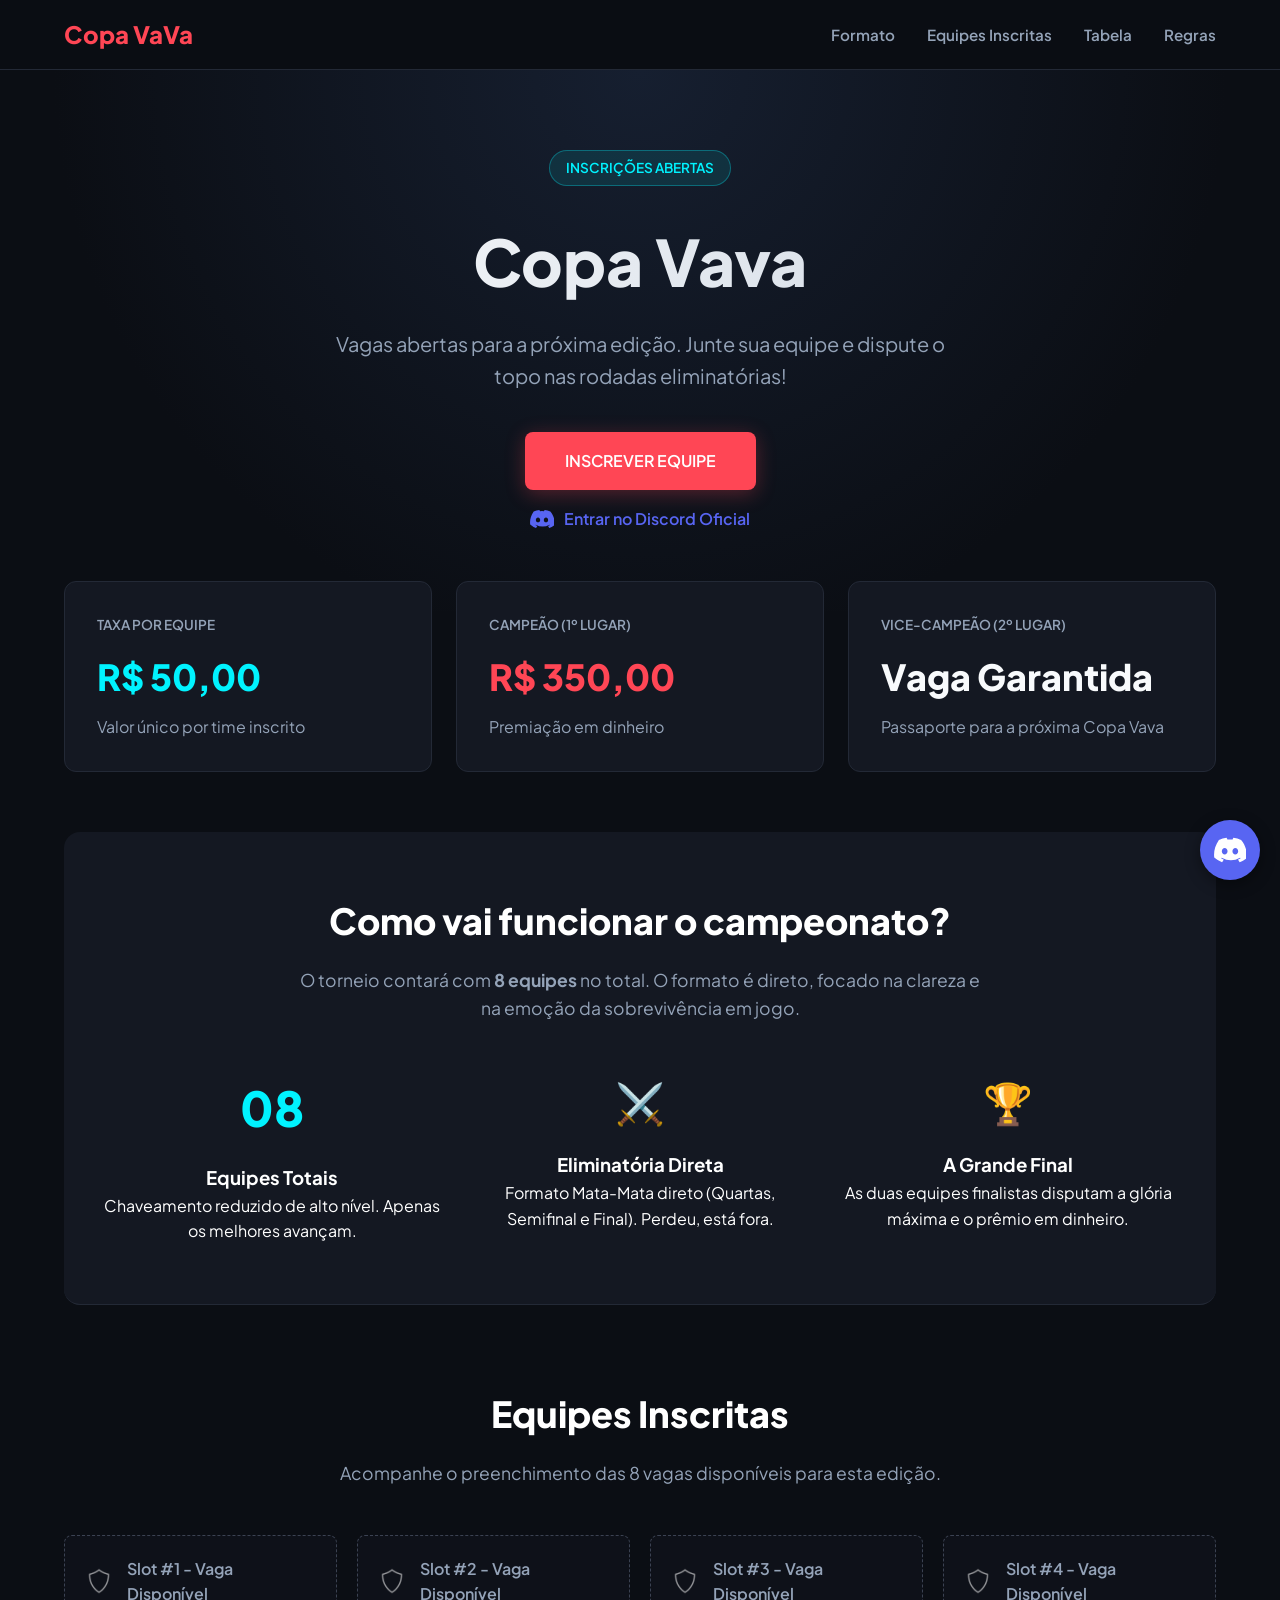
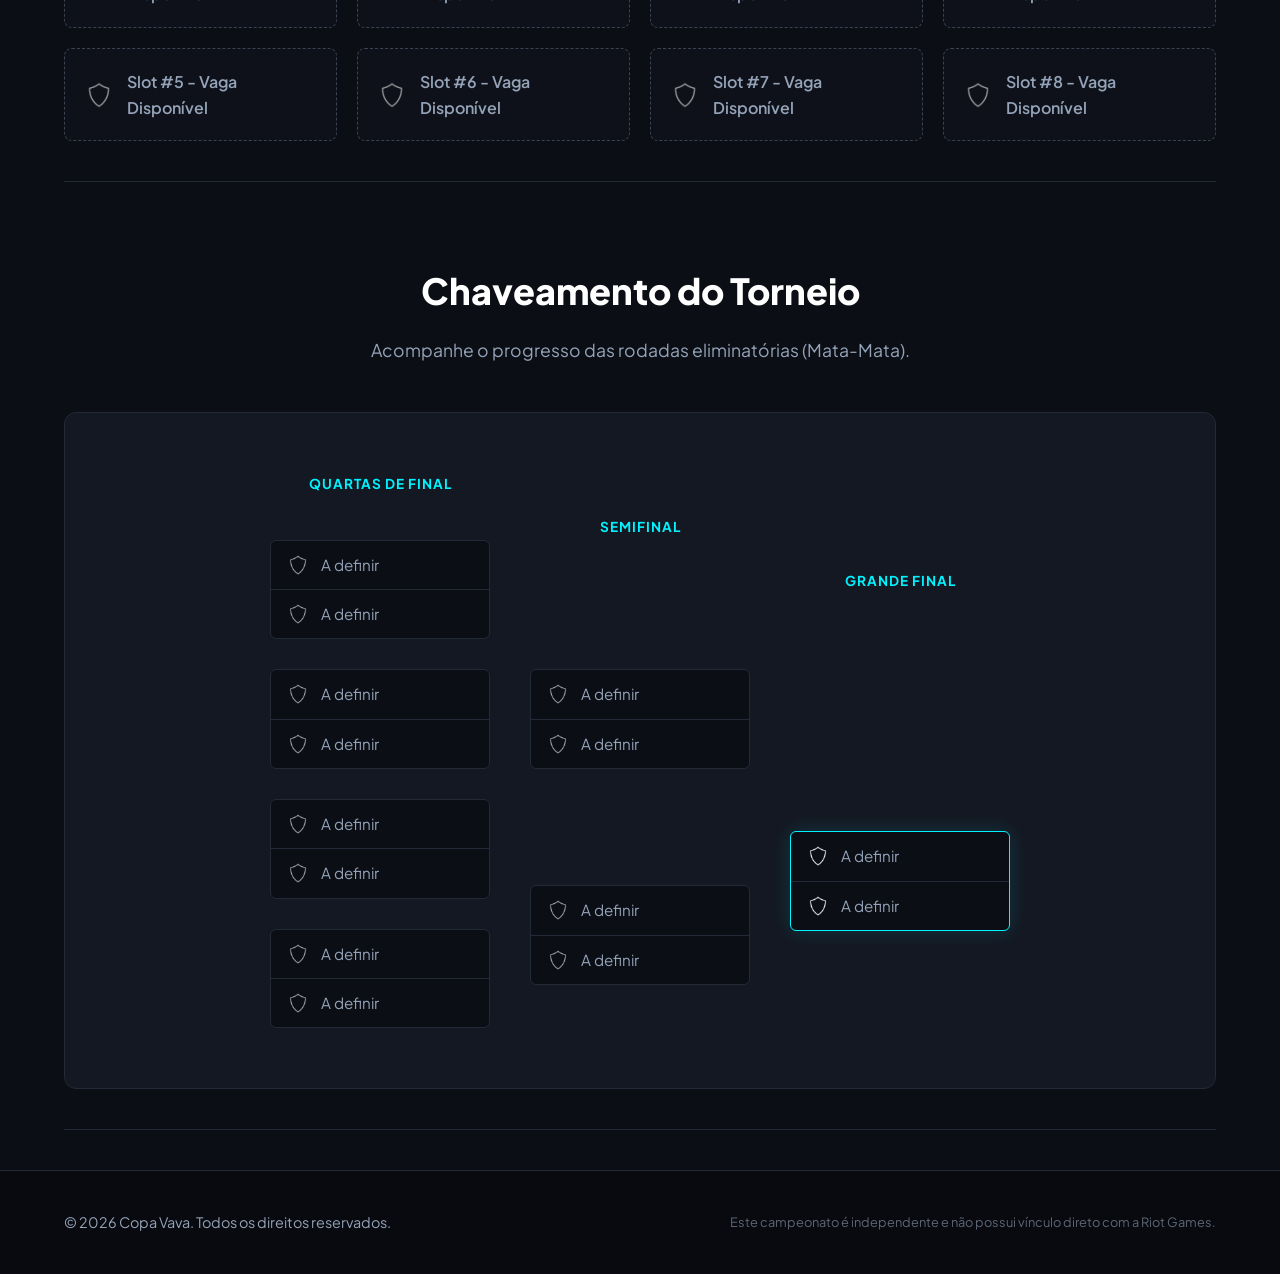
==== commit 70560765: "Update index.html" ====
--- a/index.html
+++ b/index.html
@@ -18,7 +18,7 @@
             <p class="hero-subtitle">Vagas abertas para a próxima edição. Junte sua equipe e dispute o topo nas rodadas eliminatórias!</p>
             
             <div style="display: flex; flex-direction: column; align-items: center; gap: 16px; margin-top: 20px;">
-                <a href="https://mpago.li/2KQiRix" target="_blank" class="btn-primary">Pagar Inscrição (Mercado Pago)</a>
+                <a href="https://mpago.li/2KQiRix" target="_blank" class="btn-primary">INSCREVER EQUIPE</a>
                 
                 <a href="https://discord.gg/8nB6dkGdRN" target="_blank" style="display: flex; align-items: center; gap: 10px; color: #5865F2; text-decoration: none; font-weight: 600; font-size: 1rem; transition: opacity 0.2s;" onmouseover="this.style.opacity=0.8" onmouseout="this.style.opacity=1">
                     <svg width="24" height="24" viewBox="0 0 127.14 96.36" fill="#5865F2" xmlns="http://www.w3.org/2000/svg">
@@ -235,4 +235,4 @@
     </a>
 
 </body>
-</html>+</html>
